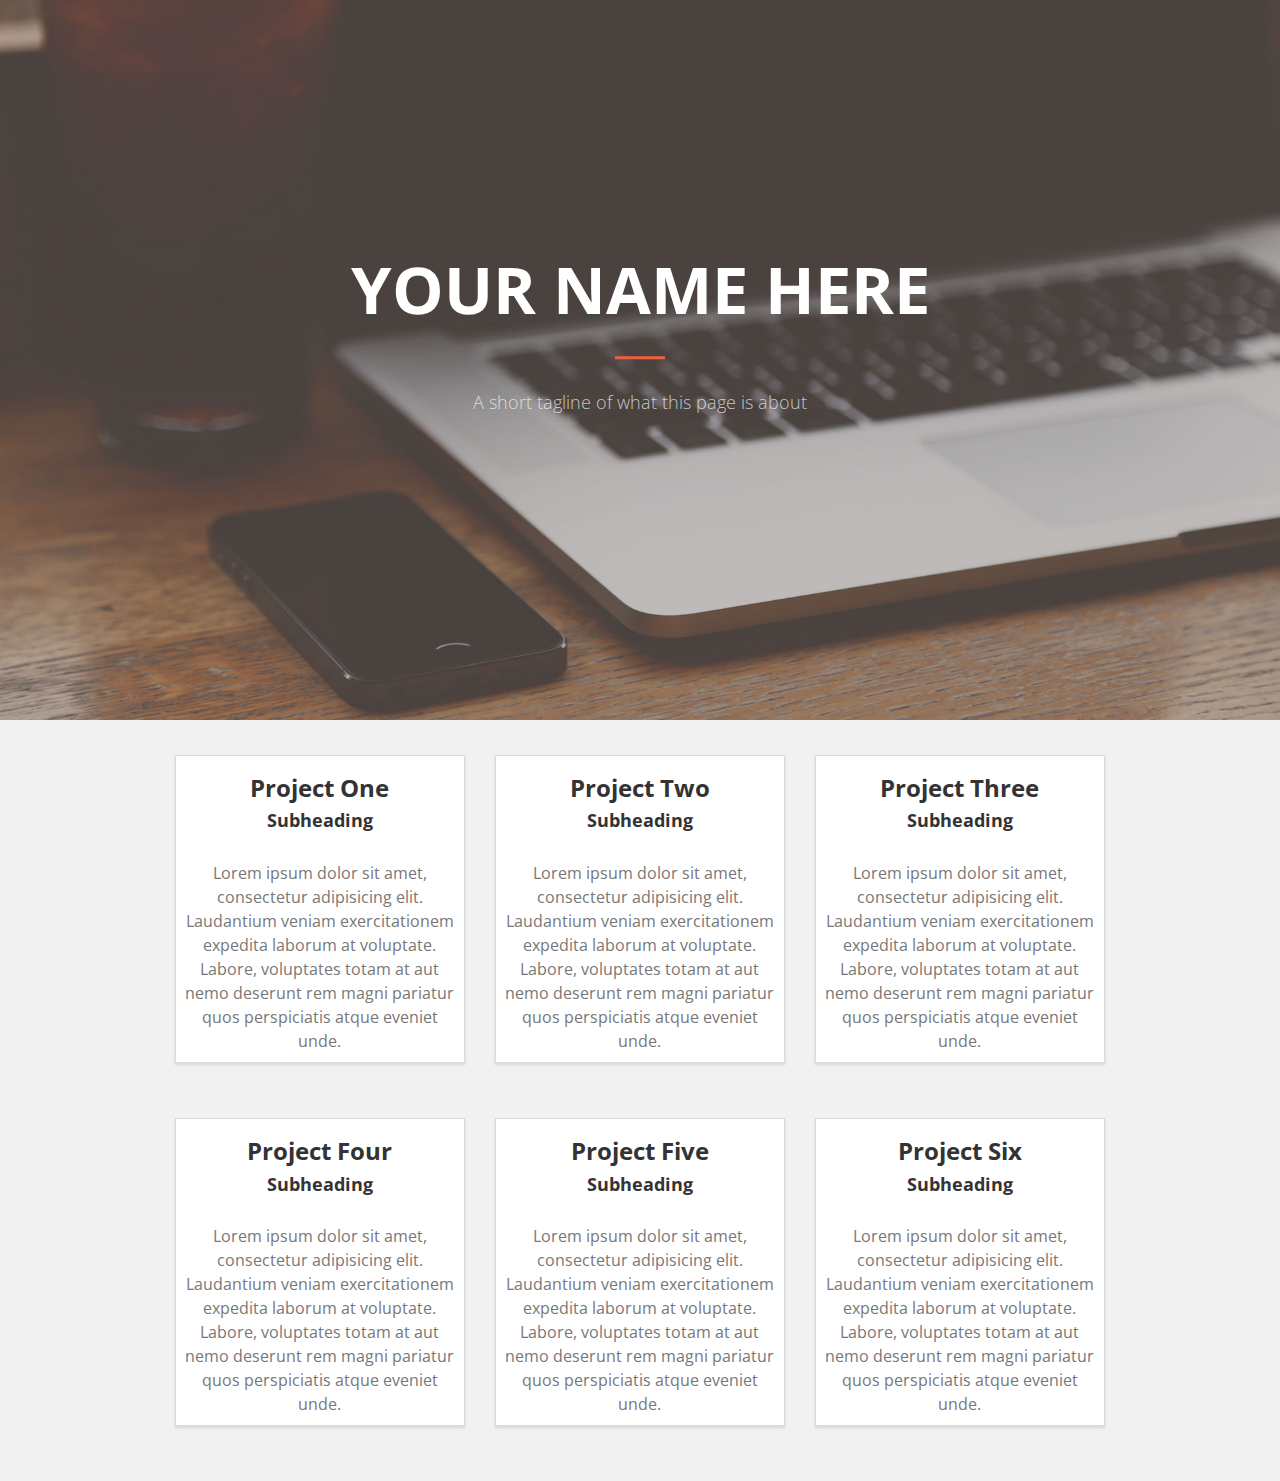
==== index.html @ 81095986 "starting a new website" ====
<!DOCTYPE html>
<html lang="en">

<head>

    <meta charset="utf-8">
    <meta http-equiv="X-UA-Compatible" content="IE=edge">
    <meta name="viewport" content="width=device-width, initial-scale=1">
    
    <meta name="description" content="">
    <meta name="author" content="">

    <title>Web Skills Portfolio Theme</title>

    <!-- Bootstrap Core CSS -->
    <link rel="stylesheet" href="css/bootstrap.min.css" type="text/css">

    <!-- Custom Fonts -->
    <link href='http://fonts.googleapis.com/css?family=Open+Sans:300italic,400italic,600italic,700italic,800italic,400,300,600,700,800' rel='stylesheet' type='text/css'>
    <link href='http://fonts.googleapis.com/css?family=Merriweather:400,300,300italic,400italic,700,700italic,900,900italic' rel='stylesheet' type='text/css'>
    <link rel="stylesheet" href="css/creative.css" type="text/css">

    <style>
        /* Your own custom CSS goes here */

        header{
            background-image: url(img/header.jpg);  /* giant background image */
        }

        hr {
            max-width: 50px;
            border-color: #f05f40;
            border-width: 3px;
        }



    </style>

</head>

<body>


    <header>
        <div class="header-content">
            <div class="header-content-inner">
                <h1>Your Name Here</h1>
                <hr>
                <p>A short tagline of what this page is about</p>
            </div>
        </div>
    </header>



    <div class="container">        
        
        <div class="row">
        
            <div class="col-sm-4 text-center">
                <div class="inner-box">
                    <a href="#">
                        <img class="img-responsive" src="http://placehold.it/700x500" alt="">
                    </a>
                    <h3>Project One</h3>
                    <h4>Subheading</h4>
                    <p>Lorem ipsum dolor sit amet, consectetur adipisicing elit. Laudantium veniam exercitationem expedita laborum at voluptate. Labore, voluptates totam at aut nemo deserunt rem magni pariatur quos perspiciatis atque eveniet unde.</p>
                </div>
            </div>
            
            
            <div class="col-sm-4 text-center">
                <div class="inner-box">
                    <a href="#">
                        <img class="img-responsive" src="http://placehold.it/700x500" alt="">
                    </a>
                    <h3>Project Two</h3>
                    <h4>Subheading</h4>
                    <p>Lorem ipsum dolor sit amet, consectetur adipisicing elit. Laudantium veniam exercitationem expedita laborum at voluptate. Labore, voluptates totam at aut nemo deserunt rem magni pariatur quos perspiciatis atque eveniet unde.</p>
                </div>
            </div>

            <div class="col-sm-4 text-center">
                <div class="inner-box">
                    <a href="#">
                        <img class="img-responsive" src="http://placehold.it/700x500" alt="">
                    </a>
                    <h3>Project Three</h3>
                    <h4>Subheading</h4>
                    <p>Lorem ipsum dolor sit amet, consectetur adipisicing elit. Laudantium veniam exercitationem expedita laborum at voluptate. Labore, voluptates totam at aut nemo deserunt rem magni pariatur quos perspiciatis atque eveniet unde.</p>
                </div>
            </div>
        
        </div><!-- end .row -->


        <div class="row">
        
            <div class="col-sm-4 text-center">
                <div class="inner-box">
                    <a href="#">
                        <img class="img-responsive" src="http://placehold.it/700x500" alt="">
                    </a>
                    <h3>Project Four</h3>
                    <h4>Subheading</h4>
                    <p>Lorem ipsum dolor sit amet, consectetur adipisicing elit. Laudantium veniam exercitationem expedita laborum at voluptate. Labore, voluptates totam at aut nemo deserunt rem magni pariatur quos perspiciatis atque eveniet unde.</p>
                </div>
            </div>
            
            
            <div class="col-sm-4 text-center">
                <div class="inner-box">
                    <a href="#">
                        <img class="img-responsive" src="http://placehold.it/700x500" alt="">
                    </a>
                    <h3>Project Five</h3>
                    <h4>Subheading</h4>
                    <p>Lorem ipsum dolor sit amet, consectetur adipisicing elit. Laudantium veniam exercitationem expedita laborum at voluptate. Labore, voluptates totam at aut nemo deserunt rem magni pariatur quos perspiciatis atque eveniet unde.</p>
                </div>
            </div>

            <div class="col-sm-4 text-center">
                <div class="inner-box">
                    <a href="#">
                        <img class="img-responsive" src="http://placehold.it/700x500" alt="">
                    </a>
                    <h3>Project Six</h3>
                    <h4>Subheading</h4>
                    <p>Lorem ipsum dolor sit amet, consectetur adipisicing elit. Laudantium veniam exercitationem expedita laborum at voluptate. Labore, voluptates totam at aut nemo deserunt rem magni pariatur quos perspiciatis atque eveniet unde.</p>
                </div>
            </div>
        
        </div><!-- end .row -->

  

     




    </div>
    
    
    <!-- JavaScripts -->
    <script src="js/jquery.js"></script>
    <script src="js/bootstrap.min.js"></script>
    <script src="js/jquery.easing.min.js"></script>
    <script src="js/jquery.fittext.js"></script>
    <script src="js/creative.js"></script>

</body>
</html>
---- css/creative.css ----
/*!
 * Start Bootstrap - Creative Bootstrap Theme (http://startbootstrap.com)
 * Code licensed under the Apache License v2.0.
 * For details, see http://www.apache.org/licenses/LICENSE-2.0.
 */

html,
body {
    width: 100%;
    height: 100%;
    background-color: #f1f1f1;
}

body {
    font-family: Merriweather,'Helvetica Neue',Arial,sans-serif;
}

hr {
    max-width: 50px;
    border-color: #f05f40;
    border-width: 3px;
}

hr.light {
    border-color: #fff;
}

p{
    font-family: 'Open Sans','Helvetica Neue',Arial,sans-serif;
    color: #777;
}

a {
    color: #f05f40;
    -webkit-transition: all .35s;
    -moz-transition: all .35s;
    transition: all .35s;
}

a:hover,
a:focus {
    color: #eb3812;
}

h1,
h2,
h3,
h4,
h5,
h6 {
    font-family: 'Open Sans','Helvetica Neue',Arial,sans-serif;
    font-weight: bold;
}

p {
    margin: 20px 0;
    font-size: 16px;
    line-height: 1.5;
}


header {
    position: relative;
    width: 100%;
    min-height: auto;
    text-align: center;
    color: #fff;
    background-position: center;
    -webkit-background-size: cover;
    -moz-background-size: cover;
    background-size: cover;
    -o-background-size: cover;
}

header .header-content {
    position: relative;
    width: 100%;
    padding: 100px 15px;
    text-align: center;
}

header .header-content .header-content-inner h1 {
    margin-top: 0;
    margin-bottom: 0;
    text-transform: uppercase;
    font-weight: 700;
}

header .header-content .header-content-inner hr {
    margin: 30px auto;
}

header .header-content .header-content-inner p {
    margin-bottom: 50px;
    font-size: 16px;
    font-weight: 300;
    color: rgba(255,255,255,.7);
}

@media(min-width:768px) {
    header {
        min-height: 80%;
    }

    header .header-content {
        position: absolute;
        top: 50%;
        padding: 0 50px;
        -webkit-transform: translateY(-50%);
        -ms-transform: translateY(-50%);
        transform: translateY(-50%);
    }

    header .header-content .header-content-inner {
        margin-right: auto;
        margin-left: auto;
        max-width: 1000px;
    }

    header .header-content .header-content-inner p {
        margin-right: auto;
        margin-left: auto;
        max-width: 80%;
        font-size: 18px;
    }
}

.btn-default {
    border-color: #fff;
    color: #222;
    background-color: #fff;
    -webkit-transition: all .35s;
    -moz-transition: all .35s;
    transition: all .35s;
}

.btn-default:hover,
.btn-default:focus,
.btn-default.focus,
.btn-default:active,
.btn-default.active,
.open > .dropdown-toggle.btn-default {
    border-color: #ededed;
    color: #222;
    background-color: #f2f2f2;
}

.btn-default:active,
.btn-default.active,
.open > .dropdown-toggle.btn-default {
    background-image: none;
}

.btn-default.disabled,
.btn-default[disabled],
fieldset[disabled] .btn-default,
.btn-default.disabled:hover,
.btn-default[disabled]:hover,
fieldset[disabled] .btn-default:hover,
.btn-default.disabled:focus,
.btn-default[disabled]:focus,
fieldset[disabled] .btn-default:focus,
.btn-default.disabled.focus,
.btn-default[disabled].focus,
fieldset[disabled] .btn-default.focus,
.btn-default.disabled:active,
.btn-default[disabled]:active,
fieldset[disabled] .btn-default:active,
.btn-default.disabled.active,
.btn-default[disabled].active,
fieldset[disabled] .btn-default.active {
    border-color: #fff;
    background-color: #fff;
}

.btn-default .badge {
    color: #fff;
    background-color: #222;
}

.btn-primary {
    border-color: #f05f40;
    color: #fff;
    background-color: #f05f40;
    -webkit-transition: all .35s;
    -moz-transition: all .35s;
    transition: all .35s;
}

.btn-primary:hover,
.btn-primary:focus,
.btn-primary.focus,
.btn-primary:active,
.btn-primary.active,
.open > .dropdown-toggle.btn-primary {
/*    border-color: #ed431f;
    color: #fff;
    background-color: #ee4b28;*/
}

.btn-primary:active,
.btn-primary.active,
.open > .dropdown-toggle.btn-primary {
    background-image: none;
}

.btn-primary.disabled,
.btn-primary[disabled],
fieldset[disabled] .btn-primary,
.btn-primary.disabled:hover,
.btn-primary[disabled]:hover,
fieldset[disabled] .btn-primary:hover,
.btn-primary.disabled:focus,
.btn-primary[disabled]:focus,
fieldset[disabled] .btn-primary:focus,
.btn-primary.disabled.focus,
.btn-primary[disabled].focus,
fieldset[disabled] .btn-primary.focus,
.btn-primary.disabled:active,
.btn-primary[disabled]:active,
fieldset[disabled] .btn-primary:active,
.btn-primary.disabled.active,
.btn-primary[disabled].active,
fieldset[disabled] .btn-primary.active {
/*    border-color: #f05f40;
    background-color: #f05f40;*/
}

.btn-primary .badge {
    color: #f05f40;
    background-color: #fff;
}

.btn {
    border: 0;
    border-radius: 300px;
    text-transform: uppercase;
    font-family: 'Open Sans','Helvetica Neue',Arial,sans-serif;
    font-weight: 700;
}

.btn-xl {
    padding: 15px 30px;
}

::-moz-selection {
    text-shadow: none;
    color: #fff;
    background: #222;
}

::selection {
    text-shadow: none;
    color: #fff;
    background: #222;
}

img::selection {
    color: #fff;
    background: 0 0;
}

img::-moz-selection {
    color: #fff;
    background: 0 0;
}

body {
    webkit-tap-highlight-color: #222;
}

.container{
    max-width:960px;
}

.row{
    margin-top:35px;
    margin-bottom:35px;
}

.inner-box{
    background-color: #ffffff;
    box-shadow: inset 0px 0px 0px 1px rgba(0,0,0,0.15), 0px 2px 3px 0px rgba(0,0,0,0.1);
}
.inner-box > p{
    padding: 10px;
}
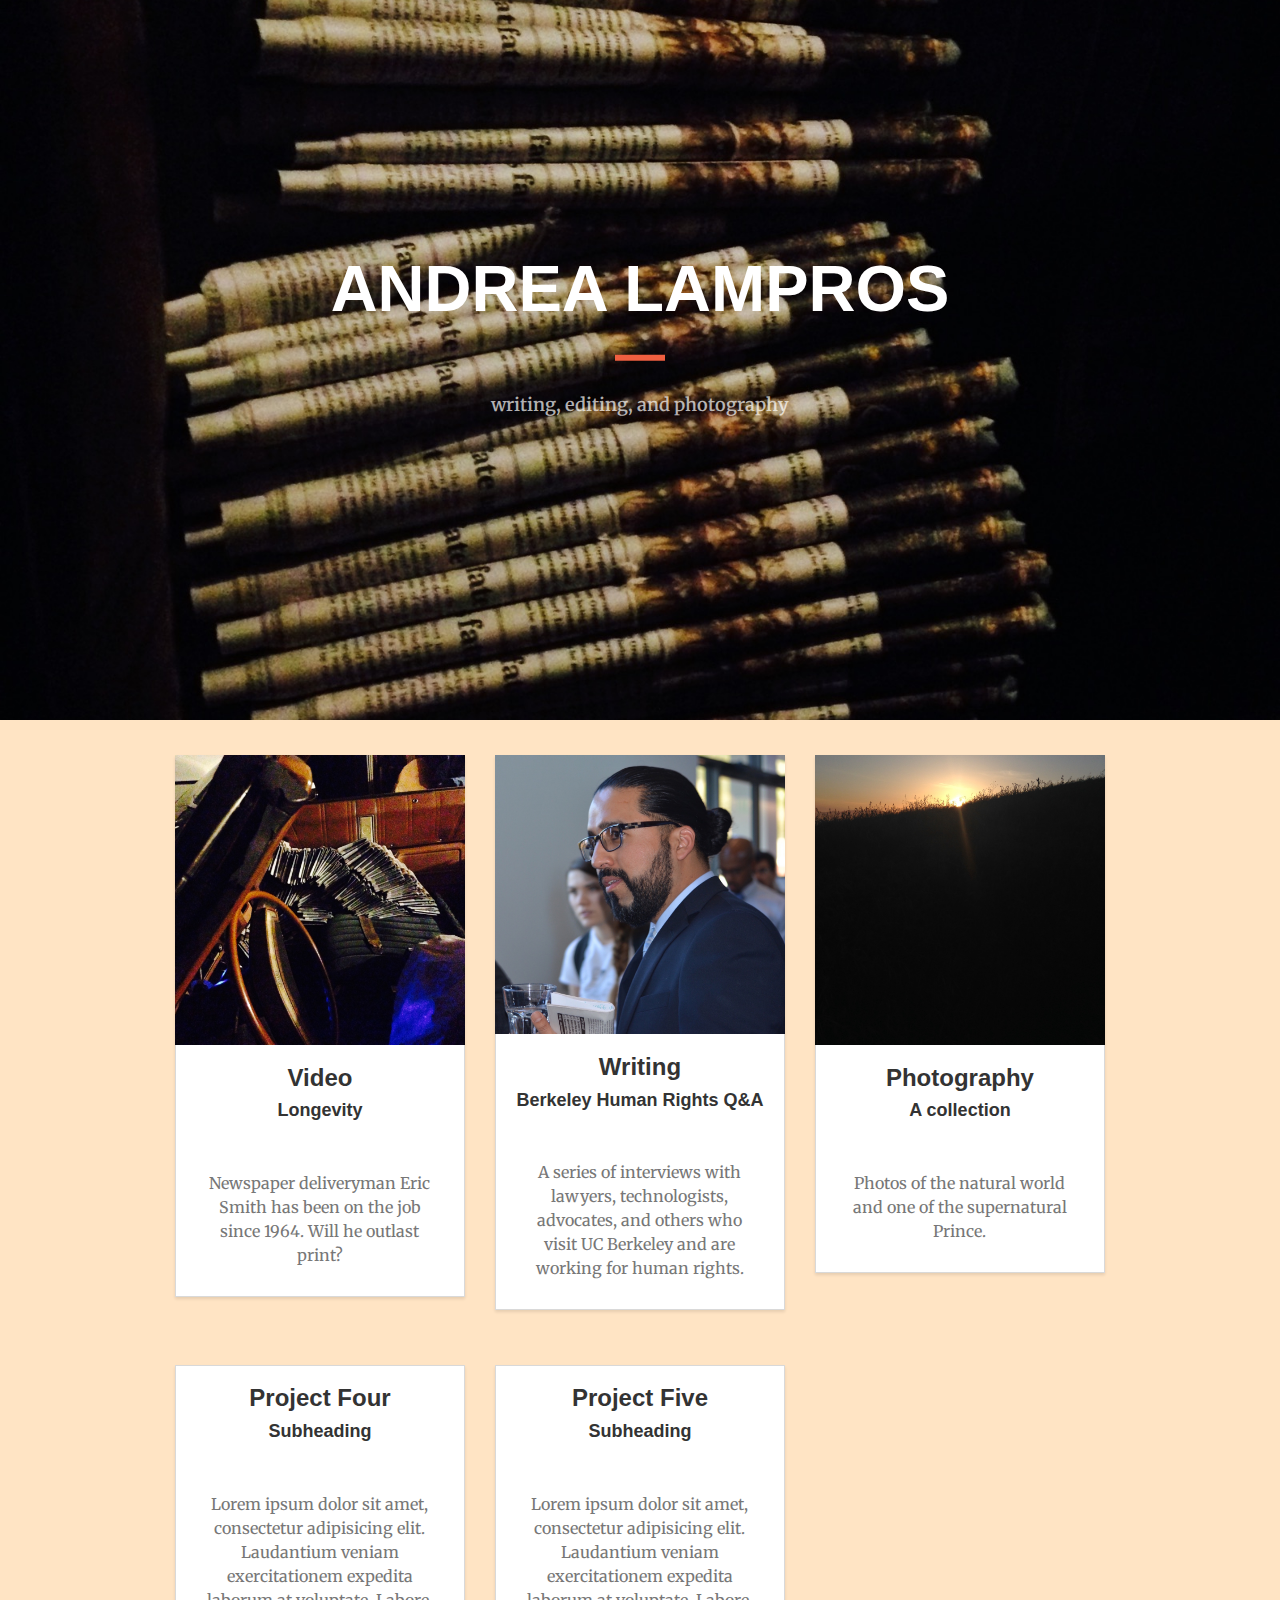
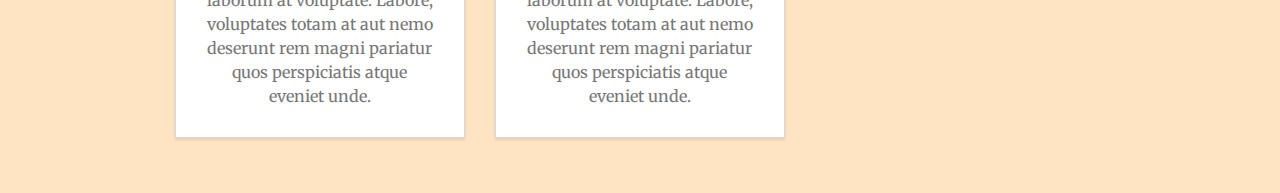
==== commit 0ad39382: "new changes" ====
--- a/index.html
+++ b/index.html
@@ -24,13 +24,13 @@
         /* Your own custom CSS goes here */
 
         header{
-            background-image: url(img/header.jpg);  /* giant background image */
+            background-image: url(img/newspaperstack.jpg);/* giant background image */
         }
 
         hr {
             max-width: 50px;
             border-color: #f05f40;
-            border-width: 3px;
+            border-width: 6px;
         }
 
 
@@ -45,9 +45,9 @@
     <header>
         <div class="header-content">
             <div class="header-content-inner">
-                <h1>Your Name Here</h1>
+                <h1>Andrea Lampros</h1>
                 <hr>
-                <p>A short tagline of what this page is about</p>
+                <p>writing, editing, and photography</p>
             </div>
         </div>
     </header>
@@ -60,35 +60,36 @@
         
             <div class="col-sm-4 text-center">
                 <div class="inner-box">
-                    <a href="#">
-                        <img class="img-responsive" src="http://placehold.it/700x500" alt="">
+                    <a href="https://youtu.be/8_ETjEB9OIs">
+                        <img class="img-responsive" src="img/newspapercar.jpg" alt="newspapers in car">
                     </a>
-                    <h3>Project One</h3>
-                    <h4>Subheading</h4>
-                    <p>Lorem ipsum dolor sit amet, consectetur adipisicing elit. Laudantium veniam exercitationem expedita laborum at voluptate. Labore, voluptates totam at aut nemo deserunt rem magni pariatur quos perspiciatis atque eveniet unde.</p>
+                    <h3>Video</h3>
+                    <h4>Longevity</h4>
+                    <p>Newspaper deliveryman Eric Smith has been on the job since 1964. Will he outlast print?</p>
                 </div>
             </div>
             
-            
+                    
             <div class="col-sm-4 text-center">
                 <div class="inner-box">
-                    <a href="#">
-                        <img class="img-responsive" src="http://placehold.it/700x500" alt="">
-                    </a>
-                    <h3>Project Two</h3>
-                    <h4>Subheading</h4>
-                    <p>Lorem ipsum dolor sit amet, consectetur adipisicing elit. Laudantium veniam exercitationem expedita laborum at voluptate. Labore, voluptates totam at aut nemo deserunt rem magni pariatur quos perspiciatis atque eveniet unde.</p>
+                    <a href="http://hrc.berkeleylawblogs.org">
+                        <img class="img-responsive" src="img/DannyMurillo1.jpg" alt="Danny Murillo">
+                  </a>
+                    <h3>Writing</h3>
+                    <h4>Berkeley Human Rights Q&A</h4>
+                    <p>A series of interviews with lawyers, technologists, advocates, and others who visit UC Berkeley and are working for human rights.</p>
+                          
                 </div>
             </div>
 
             <div class="col-sm-4 text-center">
                 <div class="inner-box">
-                    <a href="#">
-                        <img class="img-responsive" src="http://placehold.it/700x500" alt="">
+                    <a href="https://flic.kr/s/aHskyhAJb7">
+                        <img class="img-responsive" src="img/sunset.jpg" alt="">
                     </a>
-                    <h3>Project Three</h3>
-                    <h4>Subheading</h4>
-                    <p>Lorem ipsum dolor sit amet, consectetur adipisicing elit. Laudantium veniam exercitationem expedita laborum at voluptate. Labore, voluptates totam at aut nemo deserunt rem magni pariatur quos perspiciatis atque eveniet unde.</p>
+                    <h3>Photography</h3>
+                    <h4>A collection</h4>
+                    <p>Photos of the natural world and one of the supernatural Prince.</p>
                 </div>
             </div>
         
@@ -120,15 +121,7 @@
                 </div>
             </div>
 
-            <div class="col-sm-4 text-center">
-                <div class="inner-box">
-                    <a href="#">
-                        <img class="img-responsive" src="http://placehold.it/700x500" alt="">
-                    </a>
-                    <h3>Project Six</h3>
-                    <h4>Subheading</h4>
-                    <p>Lorem ipsum dolor sit amet, consectetur adipisicing elit. Laudantium veniam exercitationem expedita laborum at voluptate. Labore, voluptates totam at aut nemo deserunt rem magni pariatur quos perspiciatis atque eveniet unde.</p>
-                </div>
+            
             </div>
         
         </div><!-- end .row -->
--- a/css/creative.css
+++ b/css/creative.css
@@ -8,7 +8,7 @@
 body {
     width: 100%;
     height: 100%;
-    background-color: #f1f1f1;
+    background-color: bisque;
 }
 
 body {
@@ -18,7 +18,7 @@
 hr {
     max-width: 50px;
     border-color: #f05f40;
-    border-width: 3px;
+    border-width: 6px;
 }
 
 hr.light {
@@ -26,12 +26,12 @@
 }
 
 p{
-    font-family: 'Open Sans','Helvetica Neue',Arial,sans-serif;
+    font-family: 'Merriweather','Helvetica Neue',Arial,sans-serif;
     color: #777;
 }
 
 a {
-    color: #f05f40;
+    color: darkslategray;
     -webkit-transition: all .35s;
     -moz-transition: all .35s;
     transition: all .35s;
@@ -39,7 +39,7 @@
 
 a:hover,
 a:focus {
-    color: #eb3812;
+    color: darkslategray;
 }
 
 h1,
@@ -48,7 +48,7 @@
 h4,
 h5,
 h6 {
-    font-family: 'Open Sans','Helvetica Neue',Arial,sans-serif;
+    font-family: 'Palatino','Helvetica Neue',Arial,sans-serif;
     font-weight: bold;
 }
 
@@ -92,8 +92,8 @@
 
 header .header-content .header-content-inner p {
     margin-bottom: 50px;
-    font-size: 16px;
-    font-weight: 300;
+    font-size: 24px;
+    font-weight: 600;
     color: rgba(255,255,255,.7);
 }
 
@@ -170,7 +170,7 @@
 .btn-default[disabled].active,
 fieldset[disabled] .btn-default.active {
     border-color: #fff;
-    background-color: #fff;
+    background-color: coral;
 }
 
 .btn-default .badge {
@@ -228,7 +228,7 @@
 
 .btn-primary .badge {
     color: #f05f40;
-    background-color: #fff;
+    background-color: chocolate;
 }
 
 .btn {
@@ -266,7 +266,7 @@
 }
 
 body {
-    webkit-tap-highlight-color: #222;
+    webkit-tap-highlight-color: #555;
 }
 
 .container{
@@ -283,5 +283,5 @@
     box-shadow: inset 0px 0px 0px 1px rgba(0,0,0,0.15), 0px 2px 3px 0px rgba(0,0,0,0.1);
 }
 .inner-box > p{
-    padding: 10px;
-}
+    padding: 30px;
+}
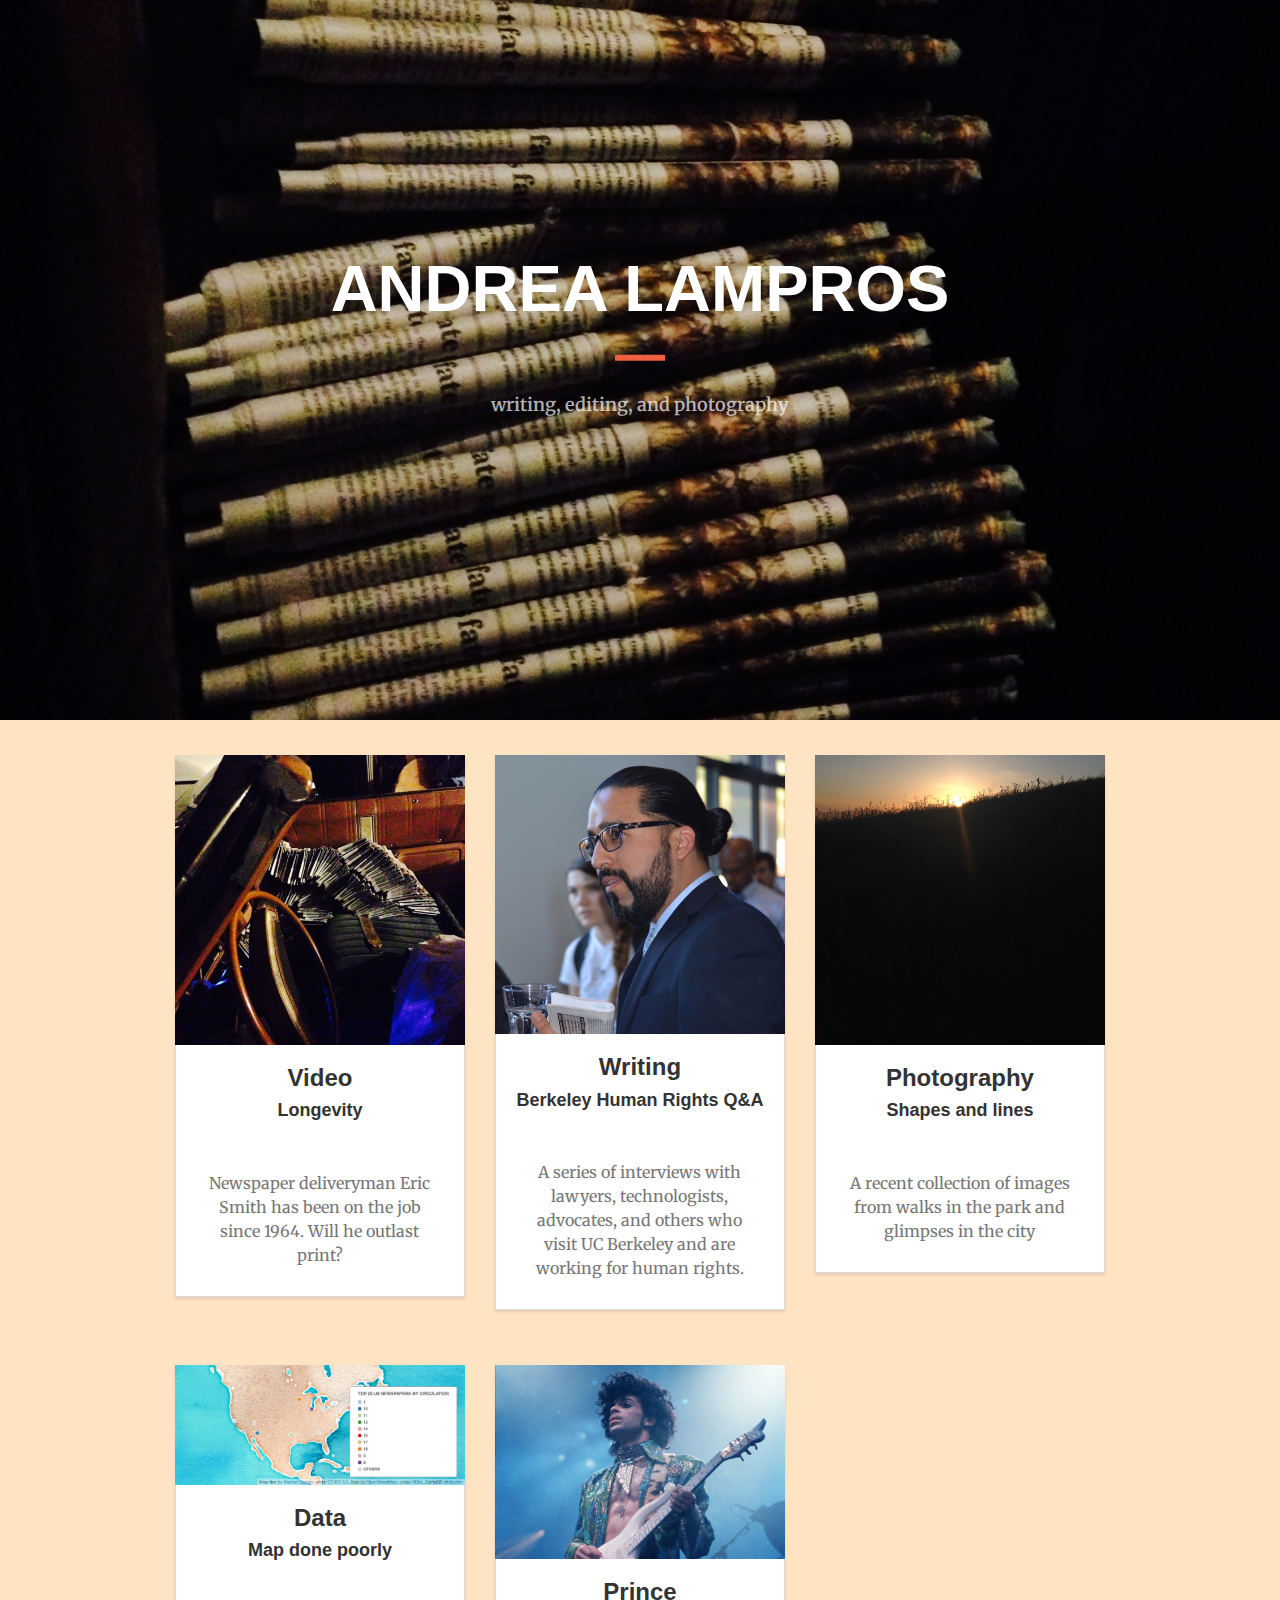
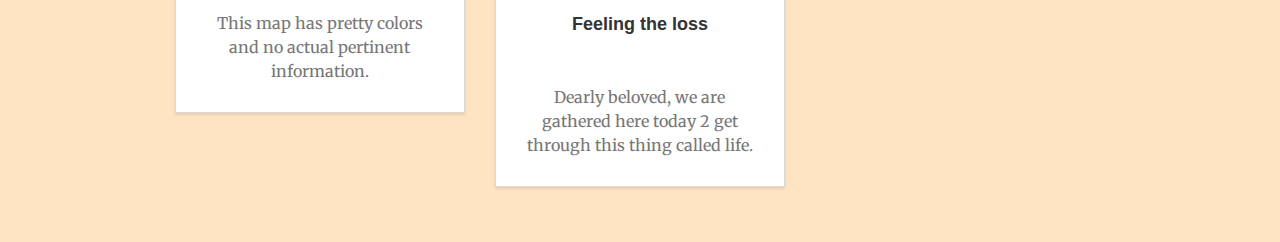
==== commit 289d0760: "..." ====
--- a/index.html
+++ b/index.html
@@ -88,8 +88,8 @@
                         <img class="img-responsive" src="img/sunset.jpg" alt="">
                     </a>
                     <h3>Photography</h3>
-                    <h4>A collection</h4>
-                    <p>Photos of the natural world and one of the supernatural Prince.</p>
+                    <h4>Shapes and lines</h4>
+                    <p>A recent collection of images from walks in the park and glimpses in the city</p>
                 </div>
             </div>
         
@@ -100,12 +100,12 @@
         
             <div class="col-sm-4 text-center">
                 <div class="inner-box">
-                    <a href="#">
-                        <img class="img-responsive" src="http://placehold.it/700x500" alt="">
-                    </a>
-                    <h3>Project Four</h3>
-                    <h4>Subheading</h4>
-                    <p>Lorem ipsum dolor sit amet, consectetur adipisicing elit. Laudantium veniam exercitationem expedita laborum at voluptate. Labore, voluptates totam at aut nemo deserunt rem magni pariatur quos perspiciatis atque eveniet unde.</p>
+            
+                        <img class="img-responsive" src="img/Map%20done%20incorrectly.png" alt="stupid map">
+                
+                    <h3>Data</h3>
+                    <h4>Map done poorly</h4>
+                    <p>This map has pretty colors and no actual pertinent information.</p>
                 </div>
             </div>
             
@@ -113,11 +113,11 @@
             <div class="col-sm-4 text-center">
                 <div class="inner-box">
                     <a href="#">
-                        <img class="img-responsive" src="http://placehold.it/700x500" alt="">
+                        <img class="img-responsive" src="img/prince-performs-onstage-on-february-22-1985.jpg" alt="Prince">
                     </a>
-                    <h3>Project Five</h3>
-                    <h4>Subheading</h4>
-                    <p>Lorem ipsum dolor sit amet, consectetur adipisicing elit. Laudantium veniam exercitationem expedita laborum at voluptate. Labore, voluptates totam at aut nemo deserunt rem magni pariatur quos perspiciatis atque eveniet unde.</p>
+                    <h3>Prince</h3>
+                    <h4>Feeling the loss</h4>
+                    <p>Dearly beloved, we are gathered here today 2 get through this thing called life.</p>
                 </div>
             </div>
 
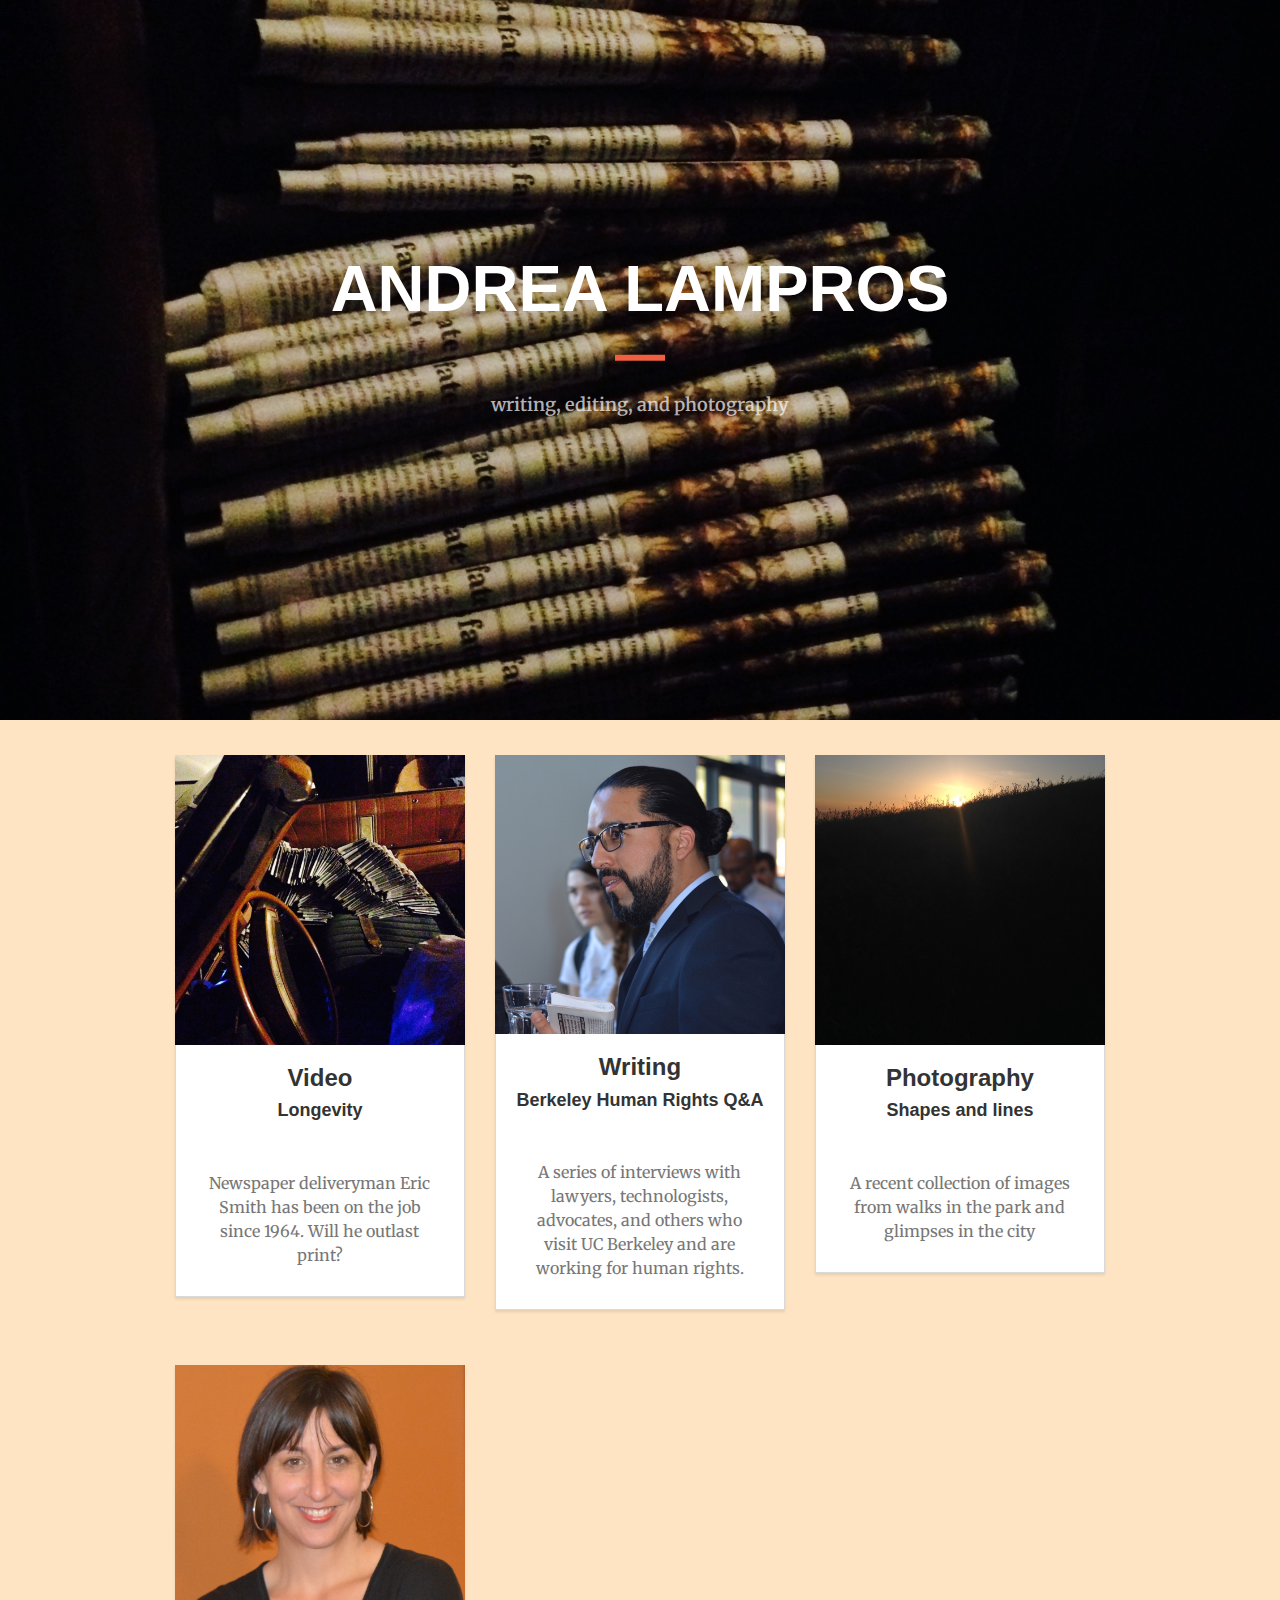
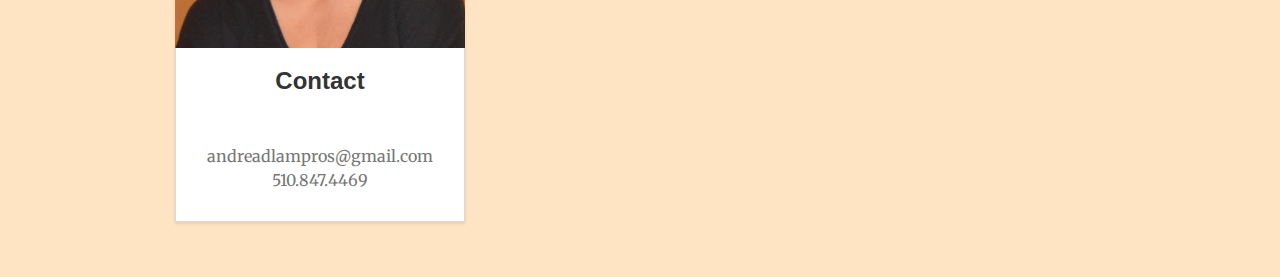
==== commit c4030a30: "added headshot" ====
--- a/index.html
+++ b/index.html
@@ -101,29 +101,17 @@
             <div class="col-sm-4 text-center">
                 <div class="inner-box">
             
-                        <img class="img-responsive" src="img/Map%20done%20incorrectly.png" alt="stupid map">
+                        <img class="img-responsive" src="img/Andrea%20headshot%20cropped.jpg" alt="Andrea headshot">
                 
-                    <h3>Data</h3>
-                    <h4>Map done poorly</h4>
-                    <p>This map has pretty colors and no actual pertinent information.</p>
+                    <h3>Contact</h3>
+                    <h4></h4>
+                    <p>andreadlampros@gmail.com
+                    510.847.4469</p>
                 </div>
             </div>
             
             
-            <div class="col-sm-4 text-center">
-                <div class="inner-box">
-                    <a href="#">
-                        <img class="img-responsive" src="img/prince-performs-onstage-on-february-22-1985.jpg" alt="Prince">
-                    </a>
-                    <h3>Prince</h3>
-                    <h4>Feeling the loss</h4>
-                    <p>Dearly beloved, we are gathered here today 2 get through this thing called life.</p>
-                </div>
-            </div>
-
-            
-            </div>
-        
+           
         </div><!-- end .row -->
 
   
